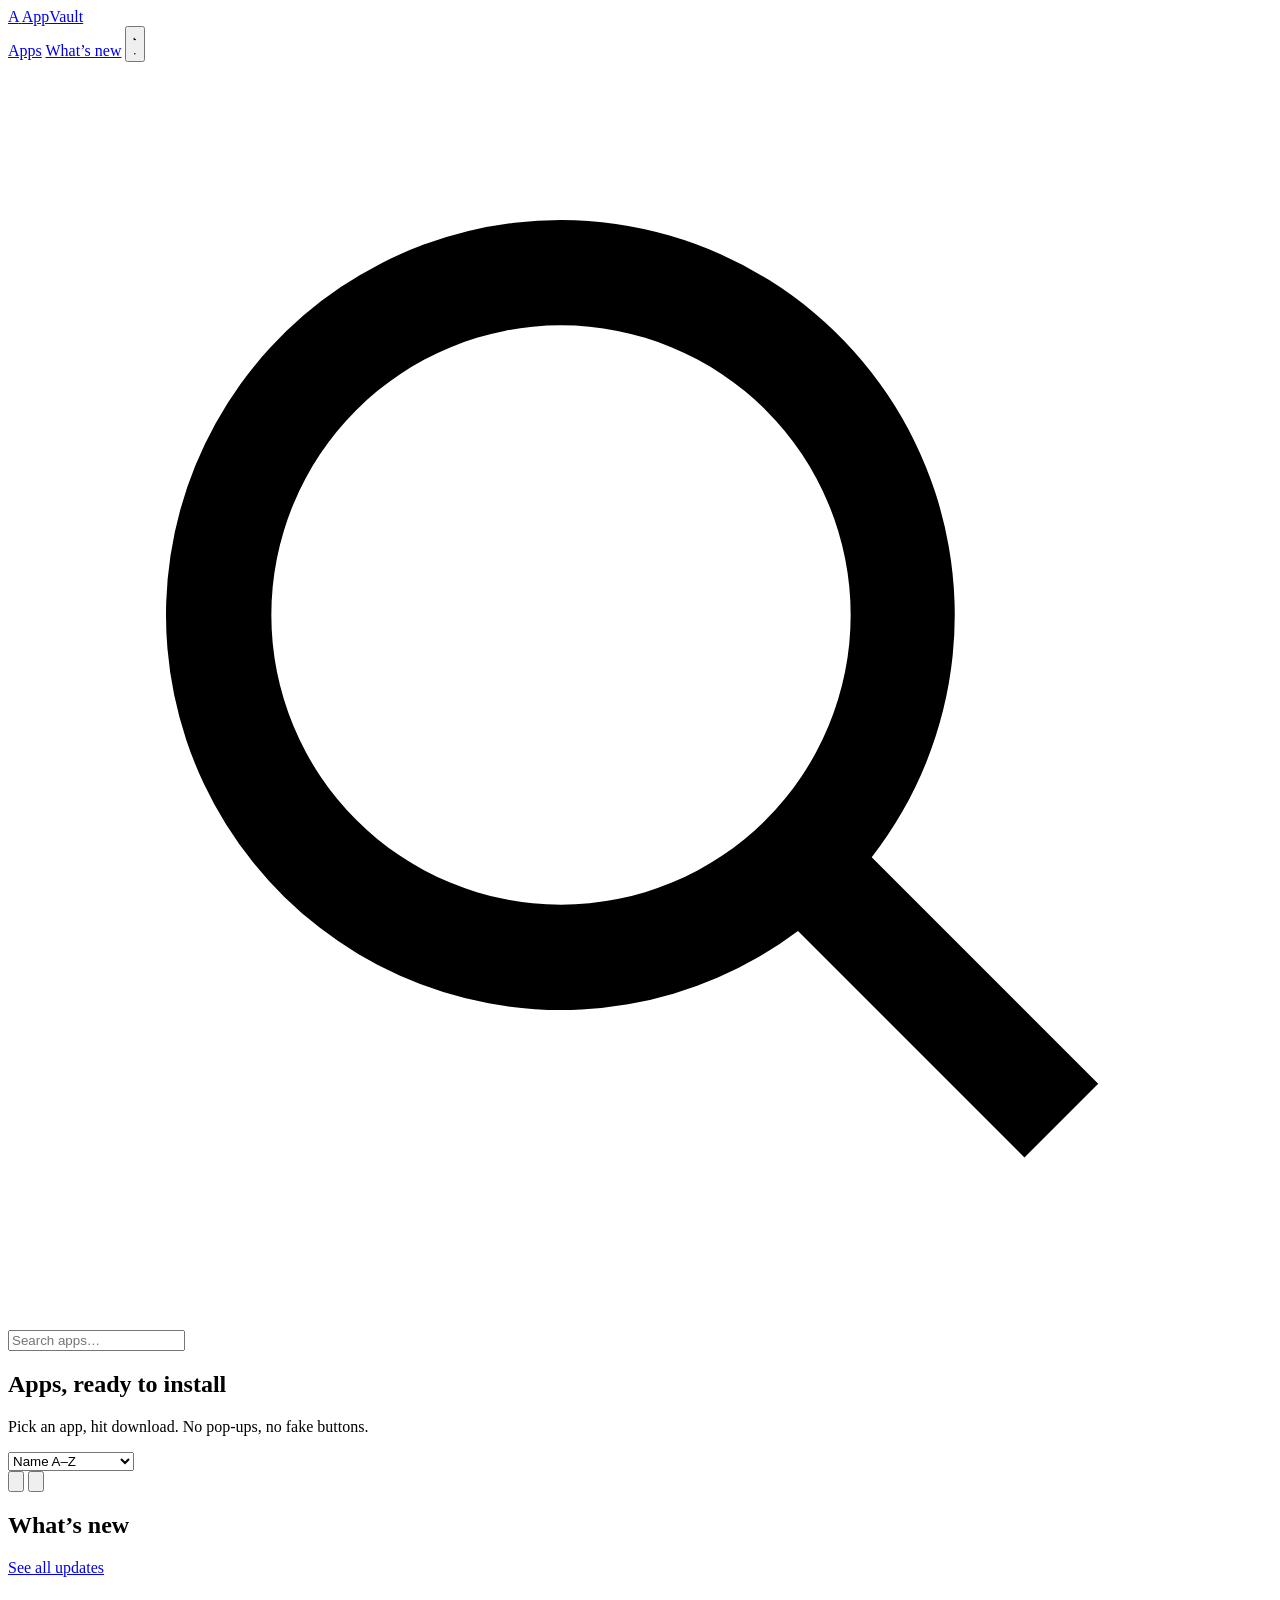
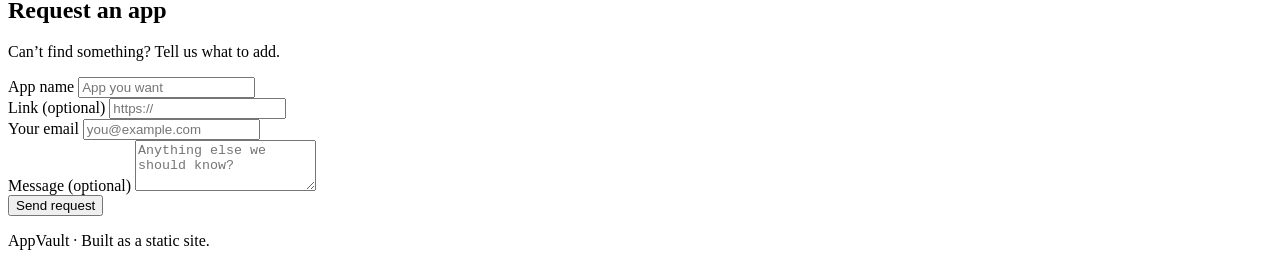
==== index.html @ d154375d "Initial site: aryanmods app directory" ====
<!doctype html>
<html lang="en" data-theme="dark">
<head>
<meta charset="utf-8">
<meta name="viewport" content="width=device-width, initial-scale=1">
<title>AppVault — App Downloads</title>
<meta name="description" content="Browse and download Android apps.">
<link rel="icon" href="assets/favicon.svg" type="image/svg+xml">
<script src="data/site.js"></script>
<script>
  (function () {
    try {
      var t = localStorage.getItem('av-theme');
      if (t) document.documentElement.dataset.theme = t;
    } catch (e) {}
  })();
</script>
<link rel="stylesheet" href="assets/style.css">
</head>
<body>

<header class="site-header">
  <div class="wrap header-inner">
    <a class="brand" href="index.html">
      <span class="brand-mark" data-site-mark>A</span>
      <span data-site-name>AppVault</span>
    </a>

    <nav class="header-nav">
      <a href="index.html">Apps</a>
      <a href="changelog.html">What&rsquo;s new</a>
      <button id="themeToggle" class="icon-btn" type="button" aria-label="Toggle light and dark theme" title="Toggle theme">
        <svg class="i-moon" viewBox="0 0 24 24" aria-hidden="true"><path d="M21 12.8A9 9 0 1 1 11.2 3a7 7 0 0 0 9.8 9.8Z"/></svg>
        <svg class="i-sun" viewBox="0 0 24 24" aria-hidden="true"><path d="M12 17a5 5 0 1 0 0-10 5 5 0 0 0 0 10Zm0-13v2m0 12v2M4 12H2m20 0h-2M5.6 5.6 4.2 4.2m15.6 15.6-1.4-1.4m0-12.8 1.4-1.4M4.2 19.8l1.4-1.4"/></svg>
      </button>
    </nav>

    <div class="search-wrap">
      <svg viewBox="0 0 24 24" aria-hidden="true"><path d="M10.5 3a7.5 7.5 0 0 1 5.9 12.1l4.3 4.3-1.4 1.4-4.3-4.3A7.5 7.5 0 1 1 10.5 3Zm0 2a5.5 5.5 0 1 0 0 11 5.5 5.5 0 0 0 0-11Z"/></svg>
      <input id="search" type="search" placeholder="Search apps…" autocomplete="off" aria-label="Search apps">
    </div>
  </div>
</header>

<main class="wrap">
  <section class="hero">
    <h1 data-site-hero-title>Apps, ready to install</h1>
    <p data-site-hero-subtitle>Pick an app, hit download. No pop-ups, no fake buttons.</p>
  </section>

  <div class="toolbar">
    <div id="chips" class="chips" role="group" aria-label="Filter by category"></div>
    <div class="toolbar-right">
      <select id="sort" class="sort" aria-label="Sort apps">
        <option value="name">Name A–Z</option>
        <option value="updated">Recently updated</option>
      </select>
      <div class="view-toggle" role="group" aria-label="Layout">
        <button type="button" class="vt-btn is-active" data-view="grid" title="Grid view" aria-label="Grid view">
          <svg viewBox="0 0 24 24" aria-hidden="true"><rect x="3" y="3" width="7" height="7" rx="1.5"/><rect x="14" y="3" width="7" height="7" rx="1.5"/><rect x="3" y="14" width="7" height="7" rx="1.5"/><rect x="14" y="14" width="7" height="7" rx="1.5"/></svg>
        </button>
        <button type="button" class="vt-btn" data-view="list" title="List view" aria-label="List view">
          <svg viewBox="0 0 24 24" aria-hidden="true"><path d="M4 6h16M4 12h16M4 18h16"/></svg>
        </button>
      </div>
    </div>
  </div>

  <p id="count" class="count"></p>
  <div id="grid" class="grid"></div>

  <div id="empty" class="empty" hidden>
    <h2>Nothing here</h2>
    <p>Try a different search or category.</p>
  </div>

  <section class="panel updates-panel">
    <div class="panel-head">
      <h2>What&rsquo;s new</h2>
      <a class="link" href="changelog.html">See all updates</a>
    </div>
    <ul id="latestUpdates" class="updates"></ul>
  </section>

  <section class="panel" id="request">
    <h2>Request an app</h2>
    <p class="muted">Can&rsquo;t find something? Tell us what to add.</p>
    <form id="requestForm" class="form-grid" novalidate>
      <div class="field">
        <label for="reqName">App name</label>
        <input id="reqName" name="name" type="text" placeholder="App you want" required>
      </div>
      <div class="field">
        <label for="reqLink">Link <span class="opt">(optional)</span></label>
        <input id="reqLink" name="link" type="url" placeholder="https://">
      </div>
      <div class="field">
        <label for="reqEmail">Your email</label>
        <input id="reqEmail" name="email" type="email" placeholder="you@example.com" required>
      </div>
      <div class="field field-wide">
        <label for="reqMessage">Message <span class="opt">(optional)</span></label>
        <textarea id="reqMessage" name="message" rows="3" placeholder="Anything else we should know?"></textarea>
      </div>
      <div class="field field-wide form-actions">
        <button class="btn btn-primary" type="submit">Send request</button>
        <span id="requestStatus" class="status" role="status"></span>
      </div>
    </form>
  </section>
</main>

<footer class="site-footer">
  <div class="wrap footer-inner">
    <p data-site-footer>AppVault · Built as a static site.</p>
    <nav id="socials" class="socials"></nav>
  </div>
</footer>

<script src="data/apps.js"></script>
<script src="data/updates.js"></script>
<script src="assets/app.js"></script>
</body>
</html>
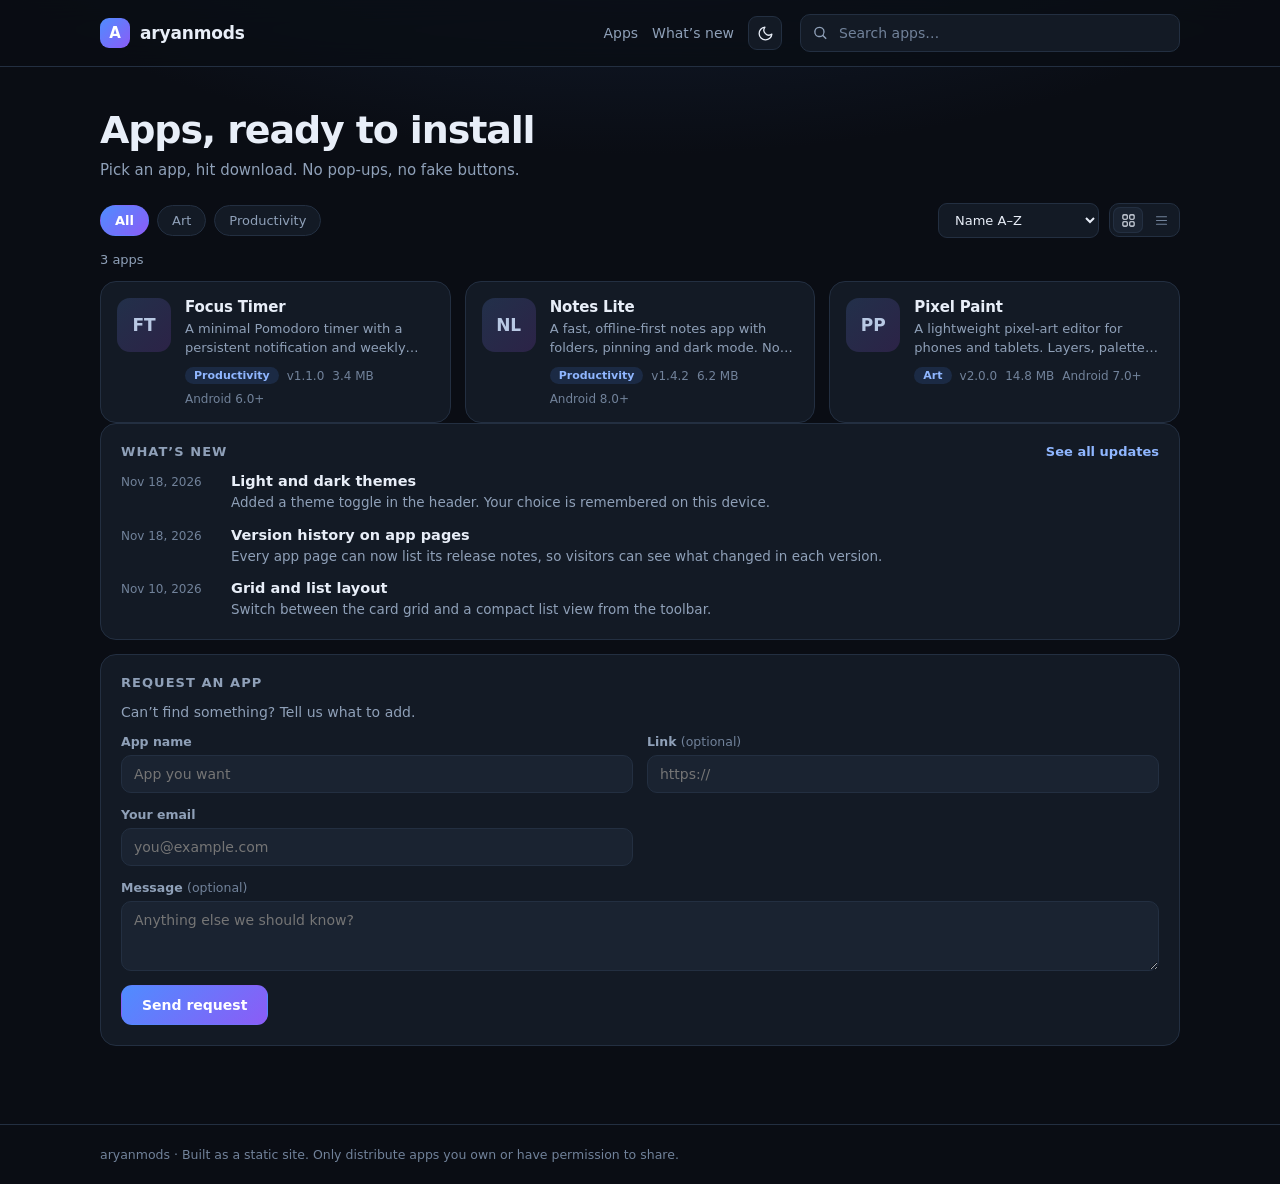
==== commit 7e9ae4e7: "branding: aryanmods in titles and fallbacks" ====
--- a/index.html
+++ b/index.html
@@ -3,8 +3,12 @@
 <head>
 <meta charset="utf-8">
 <meta name="viewport" content="width=device-width, initial-scale=1">
-<title>AppVault — App Downloads</title>
-<meta name="description" content="Browse and download Android apps.">
+<title>aryanmods — App Downloads</title>
+<meta name="description" content="Browse and download Android apps from aryanmods.">
+<meta property="og:title" content="aryanmods — App Downloads">
+<meta property="og:description" content="Browse and download Android apps from aryanmods.">
+<meta property="og:type" content="website">
+<meta name="theme-color" content="#0a0d14">
 <link rel="icon" href="assets/favicon.svg" type="image/svg+xml">
 <script src="data/site.js"></script>
 <script>
@@ -23,7 +27,7 @@
   <div class="wrap header-inner">
     <a class="brand" href="index.html">
       <span class="brand-mark" data-site-mark>A</span>
-      <span data-site-name>AppVault</span>
+      <span data-site-name>aryanmods</span>
     </a>
 
     <nav class="header-nav">
@@ -112,7 +116,7 @@
 
 <footer class="site-footer">
   <div class="wrap footer-inner">
-    <p data-site-footer>AppVault · Built as a static site.</p>
+    <p data-site-footer>aryanmods · Built as a static site.</p>
     <nav id="socials" class="socials"></nav>
   </div>
 </footer>
--- a/assets/style.css
+++ b/assets/style.css
@@ -0,0 +1,740 @@
+/* aryanmods — theme, layout and components. Dark and light both supported. */
+
+:root {
+  --bg: #0a0d14;
+  --surface: #131a25;
+  --surface-2: #1a2331;
+  --border: #232f41;
+  --text: #e8eef8;
+  --muted: #8fa0b8;
+  --dim: #71829a;
+  --pill-bg: rgba(79, 140, 255, 0.14);
+  --pill-text: #8fb6ff;
+  --icon-a: #22304a;
+  --icon-b: #2c2347;
+  --icon-text: #b9c9e4;
+  --accent: #4f8cff;
+  --accent-2: #8b5cf6;
+  --shadow: 0 10px 30px rgba(0, 0, 0, 0.35);
+  --radius: 16px;
+  --maxw: 1080px;
+}
+
+[data-theme="light"] {
+  --bg: #f4f6fb;
+  --surface: #ffffff;
+  --surface-2: #f1f4f9;
+  --border: #e1e7f0;
+  --text: #101725;
+  --muted: #5d6b80;
+  --dim: #7a879b;
+  --pill-bg: rgba(79, 140, 255, 0.12);
+  --pill-text: #2f6fe0;
+  --icon-a: #dce5f7;
+  --icon-b: #e7dcf7;
+  --icon-text: #47587c;
+  --shadow: 0 8px 24px rgba(16, 24, 40, 0.08);
+}
+
+* { box-sizing: border-box; }
+
+html, body { margin: 0; }
+
+body {
+  min-height: 100vh;
+  display: flex;
+  flex-direction: column;
+  background:
+    radial-gradient(1100px 520px at 50% -220px, #17263f 0%, transparent 72%),
+    var(--bg);
+  color: var(--text);
+  font-family: ui-sans-serif, system-ui, -apple-system, "Segoe UI", Roboto, Inter, sans-serif;
+  -webkit-font-smoothing: antialiased;
+  transition: background-color 0.2s ease, color 0.2s ease;
+}
+
+[data-theme="light"] body {
+  background:
+    radial-gradient(1100px 520px at 50% -220px, #dfe8ff 0%, transparent 72%),
+    var(--bg);
+}
+
+a { color: inherit; text-decoration: none; }
+
+.wrap {
+  width: min(var(--maxw), calc(100% - 40px));
+  margin-inline: auto;
+}
+
+/* -------------------------------- header -------------------------------- */
+
+.site-header {
+  position: sticky;
+  top: 0;
+  z-index: 20;
+  background: rgba(10, 13, 20, 0.78);
+  backdrop-filter: blur(14px);
+  border-bottom: 1px solid var(--border);
+  transition: background-color 0.2s ease, border-color 0.2s ease;
+}
+
+[data-theme="light"] .site-header {
+  background: rgba(244, 246, 251, 0.82);
+}
+
+.header-inner {
+  display: flex;
+  align-items: center;
+  gap: 18px;
+  padding: 14px 0;
+}
+
+.brand {
+  display: inline-flex;
+  align-items: center;
+  gap: 10px;
+  font-weight: 700;
+  font-size: 17px;
+  letter-spacing: -0.01em;
+  flex-shrink: 0;
+}
+
+.brand-mark {
+  display: grid;
+  place-items: center;
+  width: 30px;
+  height: 30px;
+  border-radius: 9px;
+  background: linear-gradient(135deg, var(--accent), var(--accent-2));
+  color: #fff;
+  font-size: 15px;
+  font-weight: 800;
+}
+
+.header-nav {
+  display: flex;
+  align-items: center;
+  gap: 14px;
+  margin-left: auto;
+}
+
+.header-nav a {
+  font-size: 14px;
+  color: var(--muted);
+  transition: color 0.15s;
+}
+
+.header-nav a:hover,
+.header-nav a.is-current { color: var(--text); }
+
+.icon-btn {
+  display: grid;
+  place-items: center;
+  width: 34px;
+  height: 34px;
+  border-radius: 9px;
+  border: 1px solid var(--border);
+  background: var(--surface);
+  color: var(--text);
+  cursor: pointer;
+  transition: background 0.15s, border-color 0.15s;
+}
+
+.icon-btn:hover { border-color: #3a4d69; background: var(--surface-2); }
+
+.icon-btn svg {
+  width: 17px;
+  height: 17px;
+  fill: none;
+  stroke: currentColor;
+  stroke-width: 1.8;
+  stroke-linecap: round;
+  stroke-linejoin: round;
+}
+
+.i-moon { fill: currentColor; stroke: none; }
+
+.i-sun { display: none; }
+
+[data-theme="light"] .i-moon { display: none; }
+[data-theme="light"] .i-sun { display: block; }
+
+.search-wrap {
+  position: relative;
+  flex: 1;
+  max-width: 380px;
+}
+
+.search-wrap svg {
+  position: absolute;
+  left: 12px;
+  top: 50%;
+  transform: translateY(-50%);
+  width: 17px;
+  height: 17px;
+  fill: var(--muted);
+  pointer-events: none;
+}
+
+.search-wrap input {
+  width: 100%;
+  padding: 10px 14px 10px 38px;
+  border-radius: 10px;
+  border: 1px solid var(--border);
+  background: var(--surface);
+  color: var(--text);
+  font: inherit;
+  font-size: 14px;
+  outline: none;
+  transition: border-color 0.15s, box-shadow 0.15s, background 0.2s;
+}
+
+.search-wrap input::placeholder { color: var(--dim); }
+
+.search-wrap input:focus {
+  border-color: var(--accent);
+  box-shadow: 0 0 0 3px rgba(79, 140, 255, 0.18);
+}
+
+/* --------------------------------- main --------------------------------- */
+
+main { flex: 1; padding-bottom: 64px; }
+
+.hero { padding: 42px 0 24px; }
+
+.hero h1 {
+  margin: 0 0 8px;
+  font-size: clamp(26px, 4vw, 38px);
+  letter-spacing: -0.03em;
+  line-height: 1.15;
+}
+
+.hero p {
+  margin: 0;
+  color: var(--muted);
+  font-size: 15px;
+}
+
+.toolbar {
+  display: flex;
+  align-items: center;
+  justify-content: space-between;
+  gap: 16px;
+  flex-wrap: wrap;
+  padding-bottom: 14px;
+}
+
+.toolbar-right {
+  display: flex;
+  align-items: center;
+  gap: 10px;
+}
+
+.chips {
+  display: flex;
+  gap: 8px;
+  flex-wrap: wrap;
+}
+
+.chip {
+  padding: 7px 14px;
+  border-radius: 999px;
+  border: 1px solid var(--border);
+  background: var(--surface);
+  color: var(--muted);
+  font: inherit;
+  font-size: 13px;
+  cursor: pointer;
+  transition: all 0.15s;
+}
+
+.chip:hover { color: var(--text); border-color: #33455e; }
+
+.chip.is-active {
+  background: linear-gradient(135deg, var(--accent), var(--accent-2));
+  border-color: transparent;
+  color: #fff;
+  font-weight: 600;
+}
+
+.sort {
+  padding: 8px 12px;
+  border-radius: 9px;
+  border: 1px solid var(--border);
+  background: var(--surface);
+  color: var(--text);
+  font: inherit;
+  font-size: 13px;
+  cursor: pointer;
+  outline: none;
+}
+
+.view-toggle {
+  display: inline-flex;
+  padding: 3px;
+  gap: 3px;
+  border-radius: 10px;
+  border: 1px solid var(--border);
+  background: var(--surface);
+}
+
+.vt-btn {
+  display: grid;
+  place-items: center;
+  width: 30px;
+  height: 26px;
+  border: 0;
+  border-radius: 7px;
+  background: transparent;
+  color: var(--dim);
+  cursor: pointer;
+  transition: background 0.15s, color 0.15s;
+}
+
+.vt-btn svg {
+  width: 15px;
+  height: 15px;
+  fill: none;
+  stroke: currentColor;
+  stroke-width: 1.7;
+  stroke-linecap: round;
+}
+
+.vt-btn:hover { color: var(--text); }
+
+.vt-btn.is-active {
+  background: var(--surface-2);
+  color: var(--text);
+  box-shadow: inset 0 0 0 1px var(--border);
+}
+
+.count {
+  margin: 0 0 14px;
+  font-size: 13px;
+  color: var(--muted);
+}
+
+/* --------------------------------- grid --------------------------------- */
+
+.grid {
+  display: grid;
+  grid-template-columns: repeat(auto-fill, minmax(265px, 1fr));
+  gap: 14px;
+}
+
+.card {
+  position: relative;
+  display: flex;
+  gap: 14px;
+  padding: 16px;
+  border-radius: var(--radius);
+  border: 1px solid var(--border);
+  background: var(--surface);
+  transition: transform 0.16s, border-color 0.16s, background 0.16s;
+}
+
+.card:hover {
+  transform: translateY(-2px);
+  border-color: #34496a;
+  background: var(--surface-2);
+}
+
+.card-body { min-width: 0; display: flex; flex-direction: column; gap: 4px; }
+
+.card h3 {
+  margin: 0;
+  font-size: 15px;
+  font-weight: 650;
+  letter-spacing: -0.01em;
+  white-space: nowrap;
+  overflow: hidden;
+  text-overflow: ellipsis;
+}
+
+.card p {
+  margin: 0;
+  font-size: 13px;
+  line-height: 1.45;
+  color: var(--muted);
+  display: -webkit-box;
+  -webkit-line-clamp: 2;
+  -webkit-box-orient: vertical;
+  overflow: hidden;
+}
+
+.card-cta {
+  position: absolute;
+  right: 14px;
+  top: 14px;
+  padding: 3px 10px;
+  border-radius: 999px;
+  font-size: 11px;
+  font-weight: 700;
+  color: var(--pill-text);
+  background: var(--pill-bg);
+  opacity: 0;
+  transform: translateY(-3px);
+  transition: opacity 0.15s, transform 0.15s;
+}
+
+.card:hover .card-cta { opacity: 1; transform: translateY(0); }
+
+.list-view .grid { grid-template-columns: 1fr; }
+
+.list-view .card { align-items: center; }
+
+.list-view .card p { -webkit-line-clamp: 1; }
+
+.list-view .icon { width: 44px; height: 44px; border-radius: 11px; font-size: 15px; }
+
+.list-view .card-cta { position: static; opacity: 1; transform: none; align-self: center; margin-left: auto; }
+
+.meta {
+  display: flex;
+  align-items: center;
+  gap: 8px;
+  flex-wrap: wrap;
+  margin-top: 6px;
+}
+
+.pill {
+  padding: 2px 9px;
+  border-radius: 999px;
+  background: var(--pill-bg);
+  color: var(--pill-text);
+  font-size: 11px;
+  font-weight: 600;
+}
+
+.meta-item { font-size: 12px; color: var(--dim); }
+
+/* --------------------------------- icons -------------------------------- */
+
+.icon {
+  position: relative;
+  flex-shrink: 0;
+  width: 54px;
+  height: 54px;
+  border-radius: 13px;
+  overflow: hidden;
+  display: grid;
+  place-items: center;
+  background: linear-gradient(135deg, var(--icon-a), var(--icon-b));
+  color: var(--icon-text);
+  font-size: 17px;
+  font-weight: 700;
+}
+
+.icon img {
+  position: absolute;
+  inset: 0;
+  width: 100%;
+  height: 100%;
+  object-fit: cover;
+}
+
+.icon-lg {
+  width: 84px;
+  height: 84px;
+  border-radius: 19px;
+  font-size: 26px;
+}
+
+/* -------------------------------- detail -------------------------------- */
+
+.detail { padding: 32px 0 0; }
+
+.back {
+  display: inline-block;
+  font-size: 14px;
+  color: var(--muted);
+  margin-bottom: 24px;
+  transition: color 0.15s;
+}
+.back:hover { color: var(--text); }
+
+.detail-head {
+  display: flex;
+  gap: 20px;
+  align-items: center;
+}
+
+.detail-title h1 {
+  margin: 0 0 8px;
+  font-size: clamp(23px, 3.4vw, 31px);
+  letter-spacing: -0.025em;
+  line-height: 1.15;
+}
+
+.lede {
+  margin: 22px 0 26px;
+  font-size: 15px;
+  line-height: 1.65;
+  color: var(--muted);
+  max-width: 70ch;
+}
+
+.panel {
+  border: 1px solid var(--border);
+  background: var(--surface);
+  border-radius: var(--radius);
+  padding: 20px;
+  margin-bottom: 14px;
+}
+
+.panel h2 {
+  margin: 0 0 14px;
+  font-size: 13px;
+  font-weight: 700;
+  text-transform: uppercase;
+  letter-spacing: 0.08em;
+  color: var(--muted);
+}
+
+.panel-head {
+  display: flex;
+  align-items: center;
+  justify-content: space-between;
+  gap: 12px;
+  margin-bottom: 14px;
+}
+
+.panel-head h2 { margin: 0; }
+
+.link {
+  font-size: 13px;
+  color: var(--pill-text);
+  font-weight: 600;
+}
+.link:hover { text-decoration: underline; }
+
+.downloads { display: flex; gap: 10px; flex-wrap: wrap; }
+
+.btn {
+  display: inline-flex;
+  align-items: center;
+  justify-content: center;
+  gap: 8px;
+  padding: 11px 20px;
+  border-radius: 11px;
+  border: 1px solid var(--border);
+  background: var(--surface-2);
+  color: var(--text);
+  font: inherit;
+  font-size: 14px;
+  font-weight: 600;
+  cursor: pointer;
+  transition: transform 0.15s, filter 0.15s;
+}
+
+.btn:hover { transform: translateY(-1px); filter: brightness(1.08); }
+
+.btn-primary {
+  border-color: transparent;
+  background: linear-gradient(135deg, var(--accent), var(--accent-2));
+  color: #fff;
+}
+
+.fineprint {
+  margin: 14px 0 0;
+  font-size: 12px;
+  color: var(--dim);
+}
+
+.muted { color: var(--muted); font-size: 14px; }
+
+.shots {
+  display: grid;
+  grid-template-columns: repeat(auto-fill, minmax(160px, 1fr));
+  gap: 10px;
+}
+
+.shots img {
+  width: 100%;
+  border-radius: 10px;
+  border: 1px solid var(--border);
+  display: block;
+}
+
+/* ----------------------------- version history -------------------------- */
+
+.releases { list-style: none; margin: 0; padding: 0; }
+
+.releases li {
+  padding: 12px 0;
+  border-top: 1px solid var(--border);
+}
+
+.releases li:first-child { border-top: 0; padding-top: 0; }
+
+.release-head {
+  display: flex;
+  align-items: baseline;
+  gap: 10px;
+  font-size: 13px;
+}
+
+.release-head strong { font-size: 14px; }
+
+.release-head span { color: var(--dim); font-size: 12px; }
+
+.releases p {
+  margin: 4px 0 0;
+  font-size: 13.5px;
+  line-height: 1.5;
+  color: var(--muted);
+}
+
+/* -------------------------------- updates ------------------------------- */
+
+.updates {
+  list-style: none;
+  margin: 0;
+  padding: 0;
+  display: flex;
+  flex-direction: column;
+  gap: 14px;
+}
+
+.update {
+  display: flex;
+  gap: 14px;
+  align-items: flex-start;
+}
+
+.update-date {
+  flex-shrink: 0;
+  width: 96px;
+  font-size: 12px;
+  color: var(--dim);
+  padding-top: 2px;
+}
+
+.update h3 {
+  margin: 0 0 3px;
+  font-size: 14.5px;
+  font-weight: 650;
+}
+
+.update p {
+  margin: 0;
+  font-size: 13.5px;
+  line-height: 1.5;
+  color: var(--muted);
+}
+
+.updates-full { gap: 20px; margin-bottom: 18px; }
+
+.updates-full .update {
+  padding: 16px;
+  border: 1px solid var(--border);
+  border-radius: var(--radius);
+  background: var(--surface);
+}
+
+/* ------------------------------ request form ---------------------------- */
+
+.form-grid {
+  display: grid;
+  grid-template-columns: 1fr 1fr;
+  gap: 14px;
+  margin-top: 14px;
+}
+
+.field { display: flex; flex-direction: column; gap: 6px; }
+
+.field-wide { grid-column: 1 / -1; }
+
+.field label {
+  font-size: 12.5px;
+  font-weight: 600;
+  color: var(--muted);
+}
+
+.opt { font-weight: 400; color: var(--dim); }
+
+.field input,
+.field textarea {
+  padding: 10px 12px;
+  border-radius: 10px;
+  border: 1px solid var(--border);
+  background: var(--surface-2);
+  color: var(--text);
+  font: inherit;
+  font-size: 14px;
+  outline: none;
+  resize: vertical;
+  transition: border-color 0.15s, box-shadow 0.15s;
+}
+
+.field input:focus,
+.field textarea:focus {
+  border-color: var(--accent);
+  box-shadow: 0 0 0 3px rgba(79, 140, 255, 0.18);
+}
+
+.form-actions {
+  flex-direction: row;
+  align-items: center;
+  gap: 14px;
+  flex-wrap: wrap;
+}
+
+.status { font-size: 13px; color: var(--muted); }
+
+.status.is-error { color: #ff7a7a; }
+
+/* --------------------------------- empty -------------------------------- */
+
+.empty {
+  text-align: center;
+  padding: 70px 20px;
+  color: var(--muted);
+}
+
+.empty h2 { margin: 0 0 6px; color: var(--text); font-size: 19px; }
+.empty p { margin: 0 0 20px; font-size: 14px; }
+
+/* -------------------------------- footer -------------------------------- */
+
+.site-footer {
+  border-top: 1px solid var(--border);
+  padding: 22px 0;
+}
+
+.footer-inner {
+  display: flex;
+  align-items: center;
+  justify-content: space-between;
+  gap: 16px;
+  flex-wrap: wrap;
+}
+
+.site-footer p {
+  margin: 0;
+  font-size: 12.5px;
+  color: var(--dim);
+}
+
+.socials { display: flex; gap: 14px; }
+
+.socials a {
+  font-size: 12.5px;
+  color: var(--muted);
+}
+.socials a:hover { color: var(--text); }
+
+/* -------------------------------- mobile -------------------------------- */
+
+@media (max-width: 720px) {
+  .header-inner { gap: 12px; flex-wrap: wrap; }
+  .header-nav { order: 2; margin-left: auto; }
+  .search-wrap { order: 3; max-width: none; flex-basis: 100%; }
+  .hero { padding: 26px 0 18px; }
+  .detail-head { align-items: flex-start; gap: 15px; }
+  .icon-lg { width: 64px; height: 64px; border-radius: 15px; font-size: 21px; }
+  .grid { grid-template-columns: 1fr; }
+  .form-grid { grid-template-columns: 1fr; }
+  .update { flex-direction: column; gap: 4px; }
+  .update-date { width: auto; }
+}
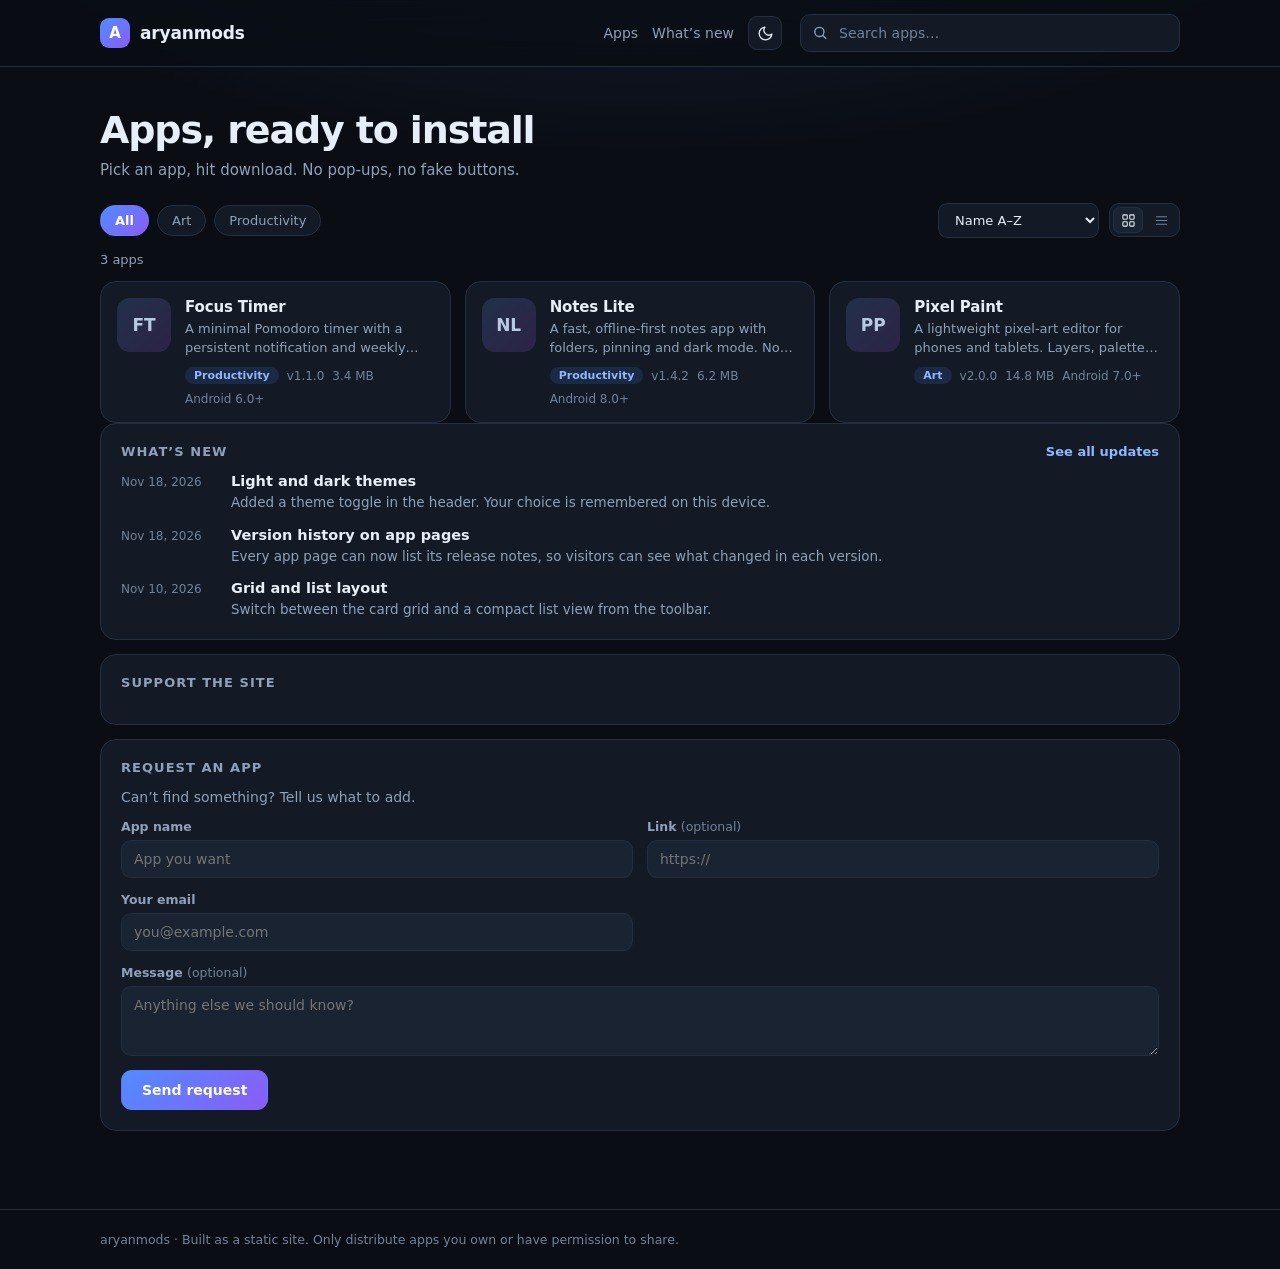
==== commit b45096b4: "Add files via upload" ====
--- a/index.html
+++ b/index.html
@@ -86,6 +86,16 @@
     <ul id="latestUpdates" class="updates"></ul>
   </section>
 
+  <section class="panel" id="support">
+    <div class="panel-head">
+      <h2>Support the site</h2>
+      <span class="pill" id="offerBadge" hidden>Affiliate</span>
+    </div>
+    <div id="supportButtons" class="downloads"></div>
+    <div id="offerGrid" class="offers"></div>
+    <p id="offerDisclosure" class="fineprint" hidden></p>
+  </section>
+
   <section class="panel" id="request">
     <h2>Request an app</h2>
     <p class="muted">Can&rsquo;t find something? Tell us what to add.</p>
@@ -123,6 +133,7 @@
 
 <script src="data/apps.js"></script>
 <script src="data/updates.js"></script>
+<script src="data/affiliates.js"></script>
 <script src="assets/app.js"></script>
 </body>
 </html>
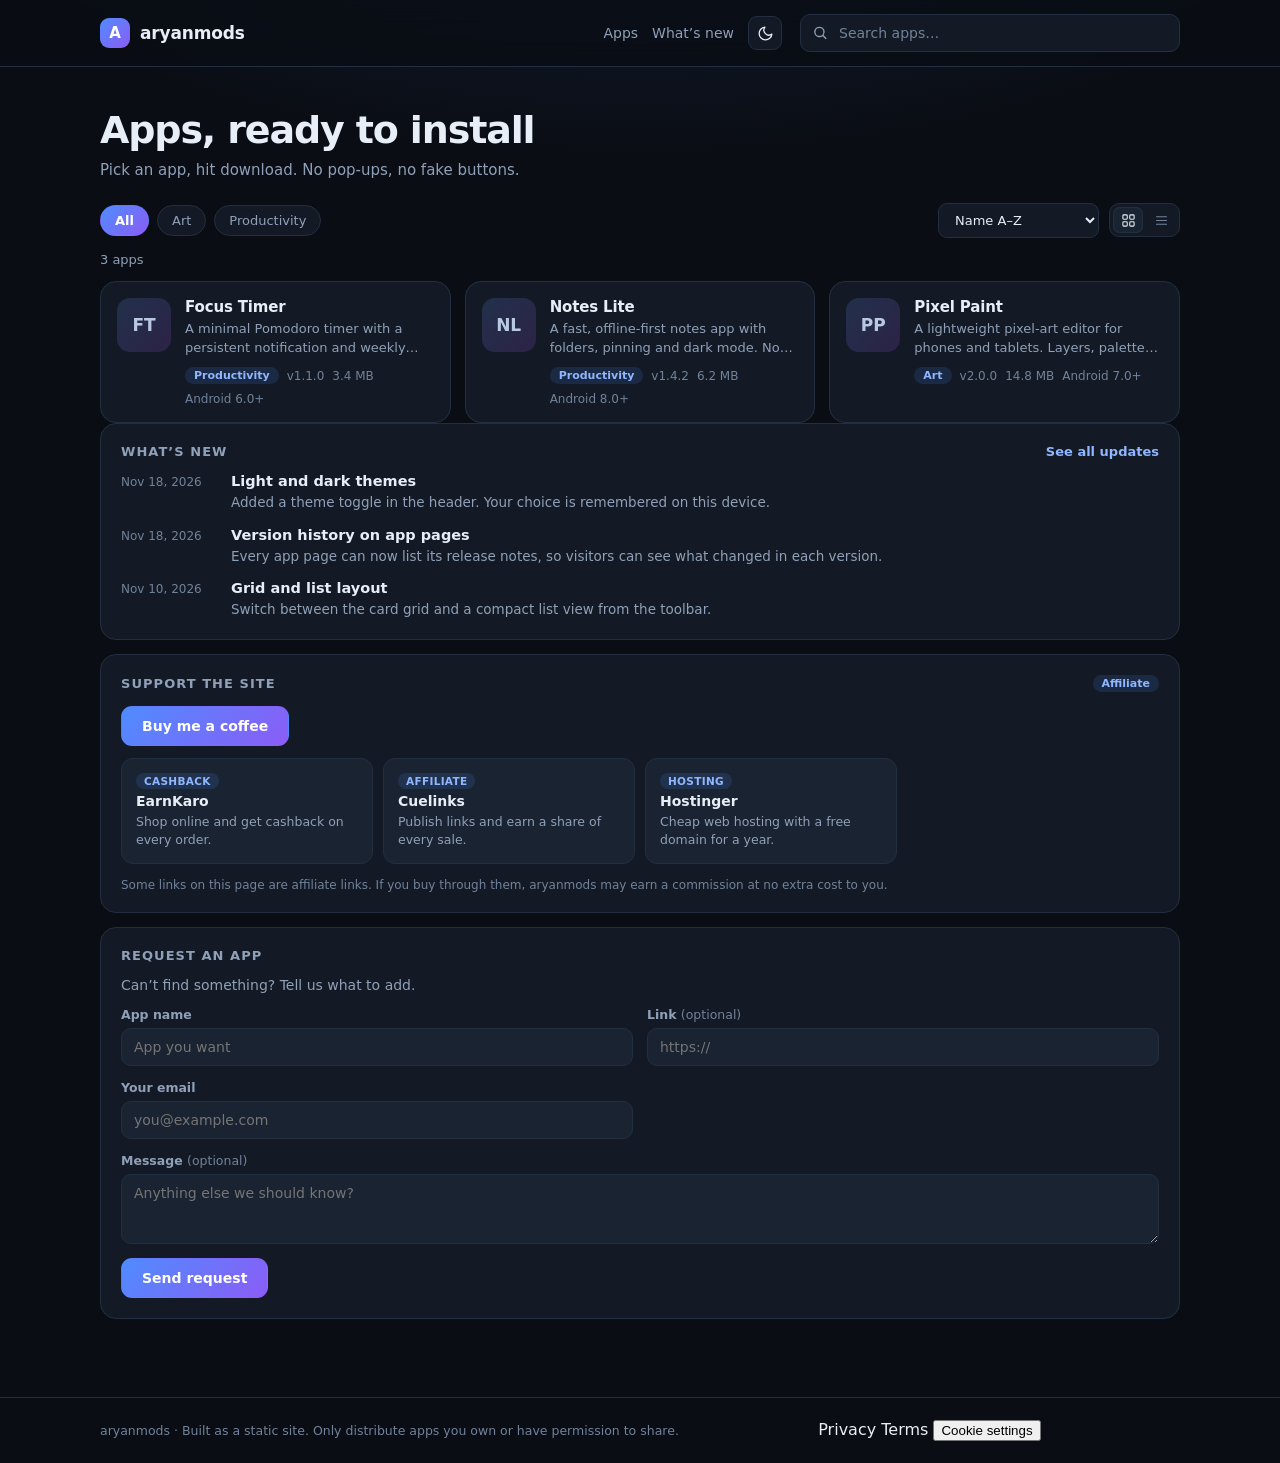
==== commit 211021a7: "Add files via upload" ====
--- a/index.html
+++ b/index.html
@@ -86,6 +86,11 @@
     <ul id="latestUpdates" class="updates"></ul>
   </section>
 
+  <aside class="ad-slot" data-ad-slot="homeFeed" aria-label="Advertisement" hidden>
+    <span class="ad-label">Advertisement</span>
+    <div class="ad-body"></div>
+  </aside>
+
   <section class="panel" id="support">
     <div class="panel-head">
       <h2>Support the site</h2>
@@ -127,6 +132,11 @@
 <footer class="site-footer">
   <div class="wrap footer-inner">
     <p data-site-footer>aryanmods · Built as a static site.</p>
+    <nav class="footer-links">
+      <a href="privacy.html">Privacy</a>
+      <a href="terms.html">Terms</a>
+      <button type="button" data-cookie-settings>Cookie settings</button>
+    </nav>
     <nav id="socials" class="socials"></nav>
   </div>
 </footer>
@@ -134,6 +144,9 @@
 <script src="data/apps.js"></script>
 <script src="data/updates.js"></script>
 <script src="data/affiliates.js"></script>
+<script src="data/ads.config.js"></script>
+<script src="assets/consent.js"></script>
+<script src="assets/ads.js"></script>
 <script src="assets/app.js"></script>
 </body>
 </html>
--- a/assets/style.css
+++ b/assets/style.css
@@ -632,6 +632,44 @@
   background: var(--surface);
 }
 
+/* ------------------------------ offers ---------------------------------- */
+
+.offers {
+  display: grid;
+  grid-template-columns: repeat(auto-fill, minmax(200px, 1fr));
+  gap: 10px;
+  margin-top: 12px;
+}
+
+.offer {
+  display: flex;
+  flex-direction: column;
+  gap: 4px;
+  padding: 14px;
+  border: 1px solid var(--border);
+  border-radius: 12px;
+  background: var(--surface-2);
+  transition: border-color 0.15s, transform 0.15s;
+}
+
+.offer:hover { border-color: #34496a; transform: translateY(-1px); }
+
+.offer-tag {
+  align-self: flex-start;
+  padding: 2px 8px;
+  border-radius: 999px;
+  background: var(--pill-bg);
+  color: var(--pill-text);
+  font-size: 10.5px;
+  font-weight: 700;
+  letter-spacing: 0.03em;
+  text-transform: uppercase;
+}
+
+.offer strong { font-size: 14px; font-weight: 650; }
+
+.offer-note { font-size: 12.5px; line-height: 1.45; color: var(--muted); }
+
 /* ------------------------------ request form ---------------------------- */
 
 .form-grid {
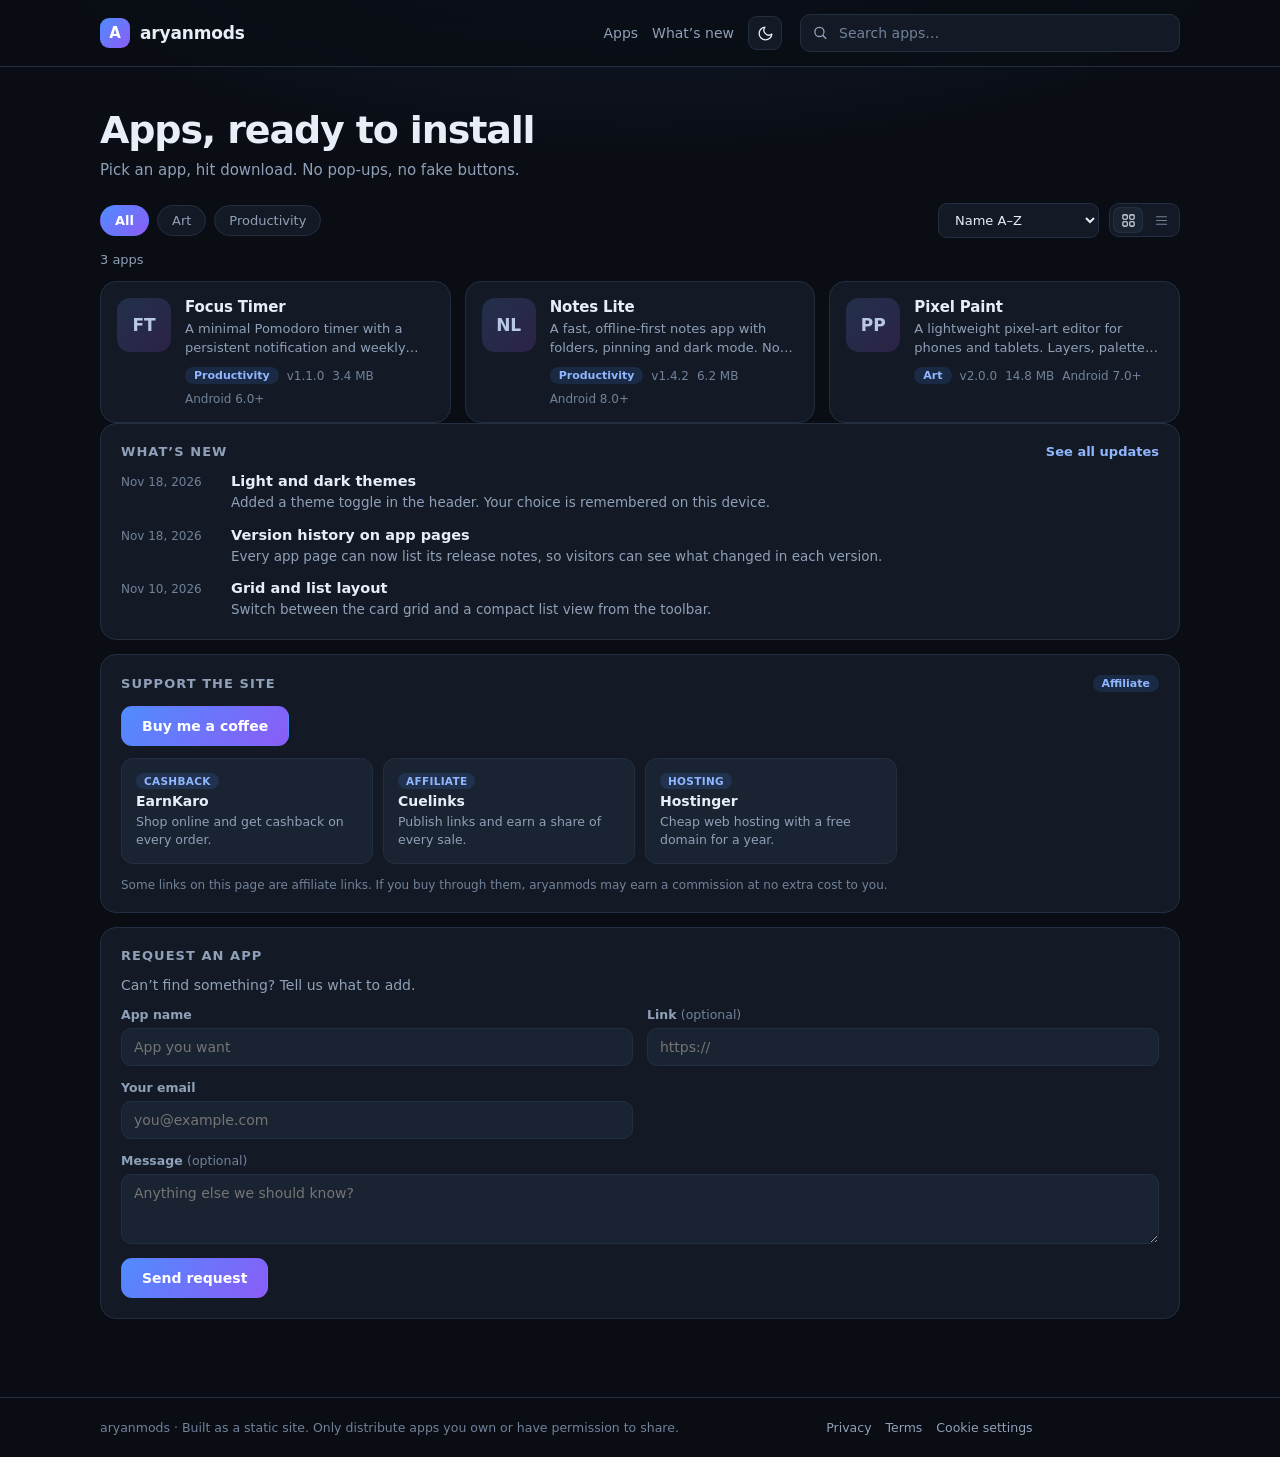
==== commit 1a7a623c: "Add files via upload" ====
--- a/index.html
+++ b/index.html
@@ -86,6 +86,15 @@
     <ul id="latestUpdates" class="updates"></ul>
   </section>
 
+  <section class="panel" id="deals" hidden>
+    <div class="panel-head">
+      <h2 id="dealsTitle">Deals</h2>
+      <span class="pill">Affiliate</span>
+    </div>
+    <div id="dealsGrid" class="deals"></div>
+    <p id="dealsDisclosure" class="fineprint" hidden></p>
+  </section>
+
   <aside class="ad-slot" data-ad-slot="homeFeed" aria-label="Advertisement" hidden>
     <span class="ad-label">Advertisement</span>
     <div class="ad-body"></div>
@@ -144,6 +153,7 @@
 <script src="data/apps.js"></script>
 <script src="data/updates.js"></script>
 <script src="data/affiliates.js"></script>
+<script src="data/deals.js"></script>
 <script src="data/ads.config.js"></script>
 <script src="assets/consent.js"></script>
 <script src="assets/ads.js"></script>
--- a/assets/style.css
+++ b/assets/style.css
@@ -762,9 +762,171 @@
 }
 .socials a:hover { color: var(--text); }
 
+/* ------------------------------ advertising ----------------------------- */
+
+.ad-slot { margin: 20px 0; }
+
+.ad-label {
+  display: block;
+  font-size: 10.5px;
+  font-weight: 600;
+  letter-spacing: 0.08em;
+  text-transform: uppercase;
+  color: var(--dim);
+  margin-bottom: 7px;
+}
+
+.ad-body {
+  display: flex;
+  align-items: center;
+  justify-content: center;
+  min-height: 90px;
+}
+
+.ad-slot.is-preview .ad-body {
+  min-height: 110px;
+  border: 1px dashed var(--border);
+  border-radius: 12px;
+  background: var(--surface-2);
+}
+
+.ad-ph { font-size: 12.5px; color: var(--dim); }
+
+/* ----------------------------- consent bar ------------------------------ */
+
+.cookie-bar {
+  position: fixed;
+  left: 50%;
+  bottom: 16px;
+  transform: translateX(-50%);
+  width: min(760px, calc(100% - 32px));
+  display: flex;
+  align-items: center;
+  justify-content: space-between;
+  gap: 18px;
+  padding: 15px 17px;
+  border: 1px solid var(--border);
+  border-radius: 14px;
+  background: var(--surface);
+  box-shadow: var(--shadow);
+  z-index: 60;
+}
+
+.cookie-bar[hidden] { display: none; }
+
+.cookie-text strong { font-size: 13.5px; }
+
+.cookie-text p {
+  margin: 5px 0 0;
+  max-width: 470px;
+  font-size: 12.5px;
+  line-height: 1.55;
+  color: var(--muted);
+}
+
+.cookie-text a { color: var(--accent); text-decoration: underline; }
+
+.cookie-actions { display: flex; gap: 8px; flex-shrink: 0; }
+
+.cookie-actions .btn { padding: 9px 15px; font-size: 13px; }
+
+/* -------------------------------- policy -------------------------------- */
+
+.policy {
+  max-width: 760px;
+  margin: 34px auto 0;
+}
+
+.policy h1 {
+  font-size: 30px;
+  letter-spacing: -0.02em;
+  margin: 0 0 6px;
+}
+
+.policy-date { margin: 0 0 26px; font-size: 12.5px; color: var(--dim); }
+
+.policy h2 {
+  font-size: 16.5px;
+  margin: 30px 0 8px;
+}
+
+.policy p,
+.policy li {
+  font-size: 14px;
+  line-height: 1.65;
+  color: var(--muted);
+}
+
+.policy p { margin: 0 0 12px; }
+.policy ul { margin: 0 0 14px; padding-left: 20px; }
+.policy li { margin-bottom: 6px; }
+
+.policy strong { color: var(--text); font-weight: 650; }
+
+.policy a {
+  color: var(--accent);
+  text-decoration: underline;
+  text-underline-offset: 2px;
+}
+
+.policy code {
+  padding: 1px 5px;
+  border-radius: 5px;
+  background: var(--surface-2);
+  border: 1px solid var(--border);
+  font-size: 12.5px;
+}
+
+.link-btn {
+  padding: 0;
+  border: 0;
+  background: none;
+  color: var(--accent);
+  font: inherit;
+  font-size: inherit;
+  text-decoration: underline;
+  text-underline-offset: 2px;
+  cursor: pointer;
+}
+
+.policy-nav {
+  display: flex;
+  gap: 18px;
+  justify-content: center;
+  margin: 34px 0 10px;
+}
+
+/* ----------------------------- footer links ----------------------------- */
+
+.footer-links {
+  display: flex;
+  gap: 14px;
+  align-items: center;
+  flex-wrap: wrap;
+}
+
+.footer-links a,
+.footer-links button {
+  padding: 0;
+  border: 0;
+  background: none;
+  font: inherit;
+  font-size: 12.5px;
+  color: var(--muted);
+  cursor: pointer;
+}
+
+.footer-links a:hover,
+.footer-links button:hover { color: var(--text); text-decoration: underline; }
+
 /* -------------------------------- mobile -------------------------------- */
 
 @media (max-width: 720px) {
+  .cookie-bar { flex-direction: column; align-items: stretch; gap: 12px; bottom: 10px; }
+  .cookie-actions { justify-content: flex-end; }
+  .policy { margin-top: 22px; }
+  .policy h1 { font-size: 25px; }
+  .footer-inner { gap: 10px; }
   .header-inner { gap: 12px; flex-wrap: wrap; }
   .header-nav { order: 2; margin-left: auto; }
   .search-wrap { order: 3; max-width: none; flex-basis: 100%; }
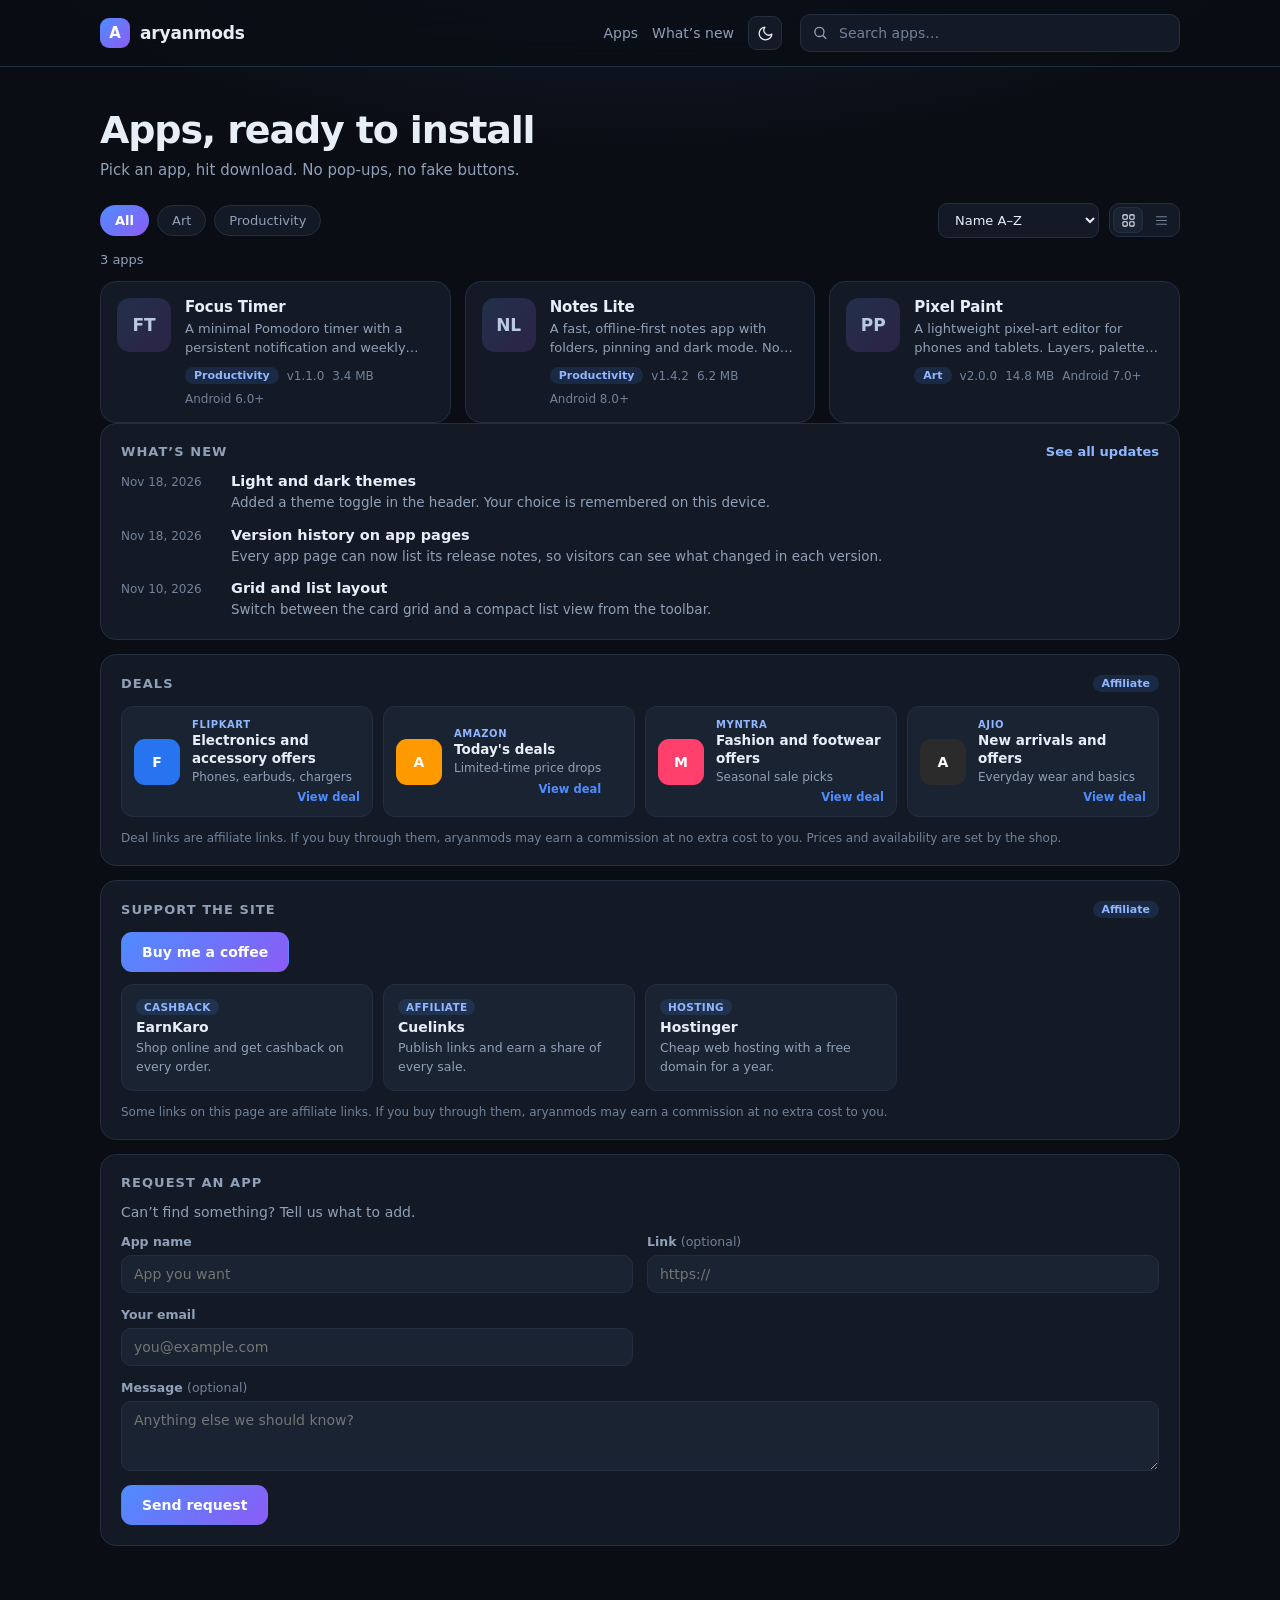
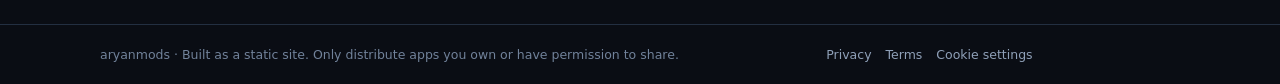
==== commit ed4a9468: "Add files via upload" ====
--- a/index.html
+++ b/index.html
@@ -95,6 +95,17 @@
     <p id="dealsDisclosure" class="fineprint" hidden></p>
   </section>
 
+  <section class="panel" id="telegram" hidden>
+    <div class="panel-head">
+      <h2>New apps on Telegram</h2>
+      <span class="pill">Channel</span>
+    </div>
+    <p class="muted">Releases are posted to the channel first. No spam, no re-uploads.</p>
+    <p class="tg-actions">
+      <a class="btn btn-primary" data-telegram-link href="#" target="_blank" rel="noopener noreferrer">Join on Telegram</a>
+    </p>
+  </section>
+
   <aside class="ad-slot" data-ad-slot="homeFeed" aria-label="Advertisement" hidden>
     <span class="ad-label">Advertisement</span>
     <div class="ad-body"></div>
--- a/assets/style.css
+++ b/assets/style.css
@@ -670,6 +670,109 @@
 
 .offer-note { font-size: 12.5px; line-height: 1.45; color: var(--muted); }
 
+/* ------------------------------- deals ---------------------------------- */
+
+.deals {
+  display: grid;
+  grid-template-columns: repeat(auto-fill, minmax(240px, 1fr));
+  gap: 10px;
+  margin-top: 12px;
+}
+
+.deal {
+  display: flex;
+  align-items: center;
+  gap: 12px;
+  padding: 12px;
+  border: 1px solid var(--border);
+  border-radius: 12px;
+  background: var(--surface-2);
+  transition: border-color 0.15s, transform 0.15s;
+}
+
+.deal:hover { border-color: #34496a; transform: translateY(-1px); }
+
+.deal-mark,
+.deal img {
+  flex-shrink: 0;
+  width: 46px;
+  height: 46px;
+  border-radius: 11px;
+  display: flex;
+  align-items: center;
+  justify-content: center;
+  font-size: 14px;
+  font-weight: 700;
+  color: #fff;
+  object-fit: cover;
+}
+
+.deal-body {
+  display: flex;
+  flex-direction: column;
+  gap: 2px;
+  min-width: 0;
+}
+
+.deal-tag {
+  align-self: flex-start;
+  font-size: 10px;
+  font-weight: 700;
+  letter-spacing: 0.06em;
+  text-transform: uppercase;
+  color: var(--pill-text);
+}
+
+.deal strong {
+  font-size: 13.5px;
+  font-weight: 650;
+  line-height: 1.3;
+}
+
+.deal-note {
+  font-size: 12px;
+  color: var(--muted);
+  line-height: 1.35;
+}
+
+.deal-foot {
+  display: flex;
+  align-items: baseline;
+  gap: 7px;
+  margin-top: 3px;
+}
+
+.deal-price { font-size: 13px; font-weight: 700; color: var(--text); }
+
+.deal-was {
+  font-size: 11.5px;
+  color: var(--dim);
+  text-decoration: line-through;
+}
+
+.deal-cta {
+  margin-left: auto;
+  font-size: 11.5px;
+  font-weight: 650;
+  color: var(--accent);
+}
+
+/* ------------------------------ telegram -------------------------------- */
+
+.tg-actions { margin: 14px 0 0; }
+
+.tg-hint {
+  margin: 18px 0 4px;
+  font-size: 13px;
+  color: var(--muted);
+}
+
+.tg-hint a {
+  color: var(--accent);
+  text-decoration: underline;
+  text-underline-offset: 2px;
+}
+
 /* ------------------------------ request form ---------------------------- */
 
 .form-grid {
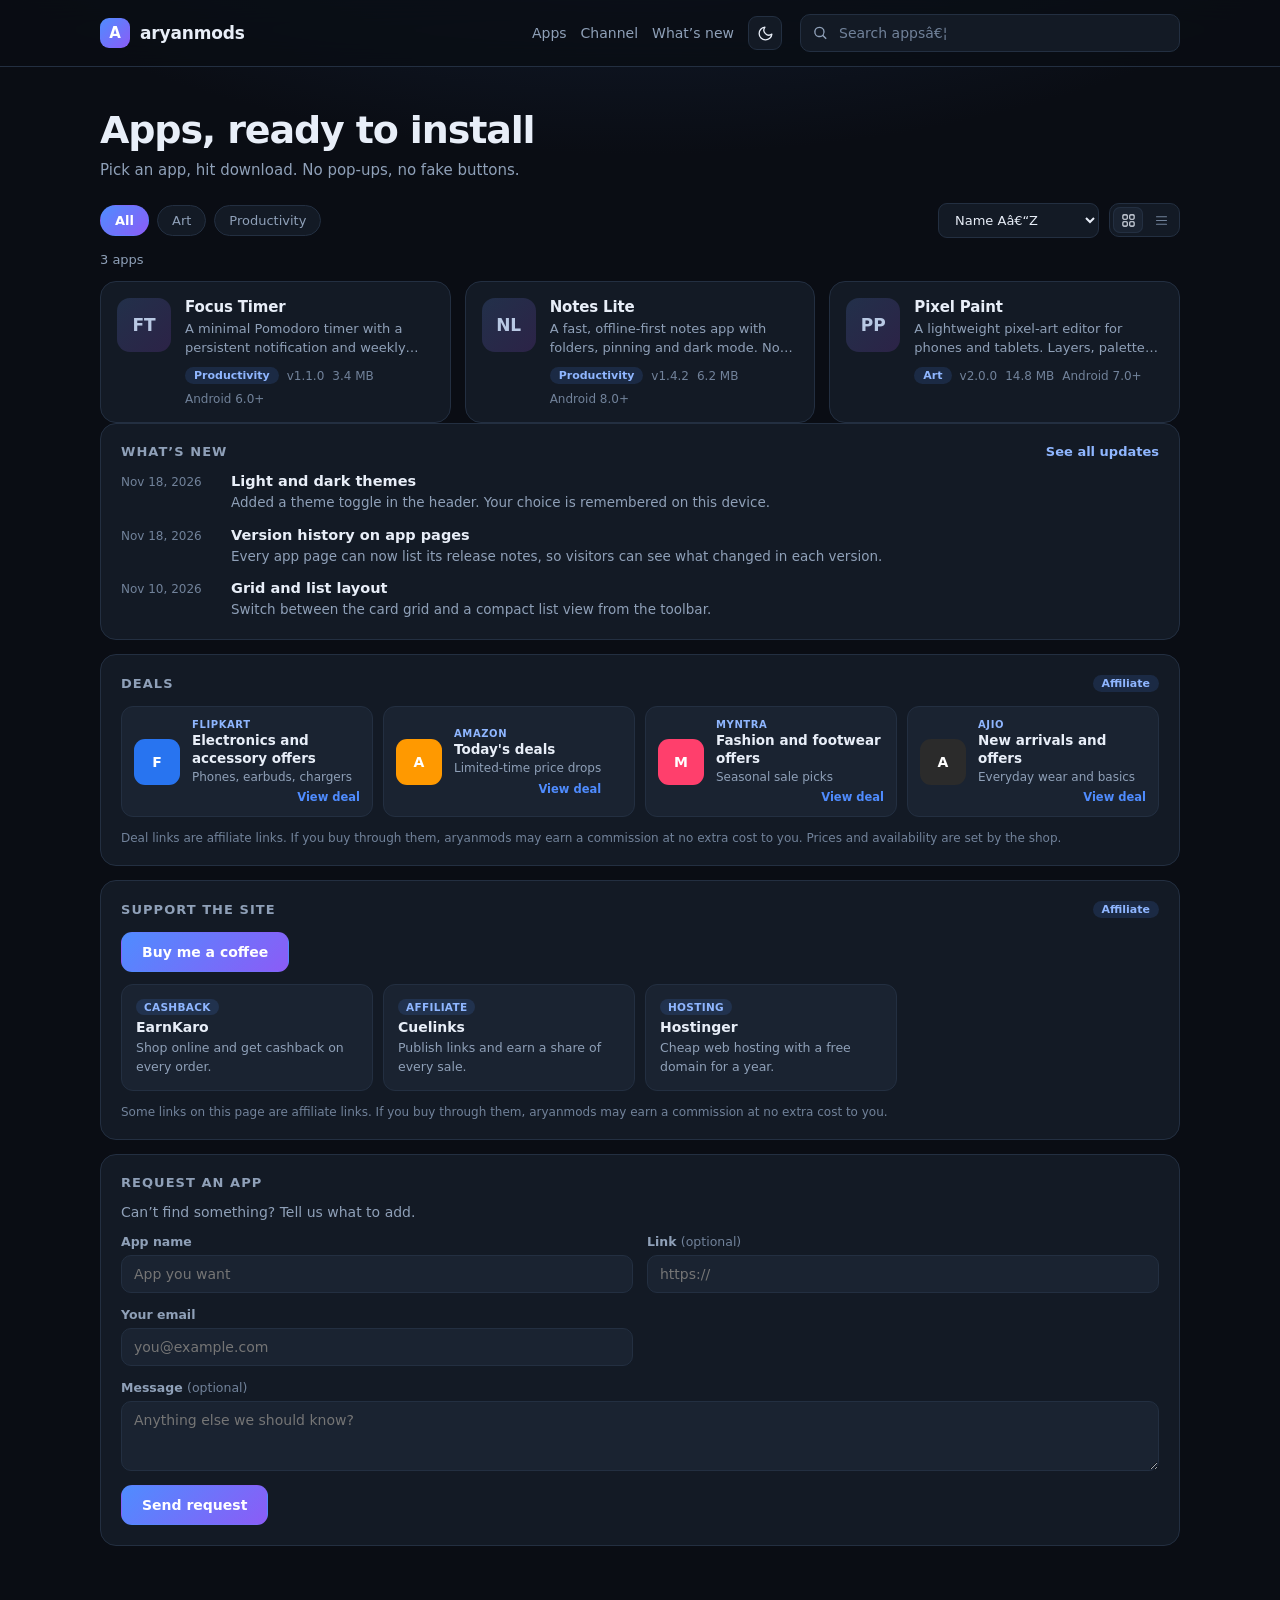
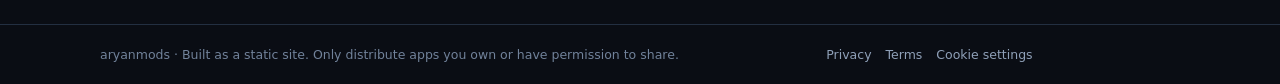
==== commit 899f4654: "Add files via upload" ====
--- a/index.html
+++ b/index.html
@@ -3,9 +3,9 @@
 <head>
 <meta charset="utf-8">
 <meta name="viewport" content="width=device-width, initial-scale=1">
-<title>aryanmods — App Downloads</title>
+<title>aryanmods â€” App Downloads</title>
 <meta name="description" content="Browse and download Android apps from aryanmods.">
-<meta property="og:title" content="aryanmods — App Downloads">
+<meta property="og:title" content="aryanmods â€” App Downloads">
 <meta property="og:description" content="Browse and download Android apps from aryanmods.">
 <meta property="og:type" content="website">
 <meta name="theme-color" content="#0a0d14">
@@ -32,6 +32,7 @@
 
     <nav class="header-nav">
       <a href="index.html">Apps</a>
+      <a href="channel.html">Channel</a>
       <a href="changelog.html">What&rsquo;s new</a>
       <button id="themeToggle" class="icon-btn" type="button" aria-label="Toggle light and dark theme" title="Toggle theme">
         <svg class="i-moon" viewBox="0 0 24 24" aria-hidden="true"><path d="M21 12.8A9 9 0 1 1 11.2 3a7 7 0 0 0 9.8 9.8Z"/></svg>
@@ -41,7 +42,7 @@
 
     <div class="search-wrap">
       <svg viewBox="0 0 24 24" aria-hidden="true"><path d="M10.5 3a7.5 7.5 0 0 1 5.9 12.1l4.3 4.3-1.4 1.4-4.3-4.3A7.5 7.5 0 1 1 10.5 3Zm0 2a5.5 5.5 0 1 0 0 11 5.5 5.5 0 0 0 0-11Z"/></svg>
-      <input id="search" type="search" placeholder="Search apps…" autocomplete="off" aria-label="Search apps">
+      <input id="search" type="search" placeholder="Search appsâ€¦" autocomplete="off" aria-label="Search apps">
     </div>
   </div>
 </header>
@@ -56,7 +57,7 @@
     <div id="chips" class="chips" role="group" aria-label="Filter by category"></div>
     <div class="toolbar-right">
       <select id="sort" class="sort" aria-label="Sort apps">
-        <option value="name">Name A–Z</option>
+        <option value="name">Name Aâ€“Z</option>
         <option value="updated">Recently updated</option>
       </select>
       <div class="view-toggle" role="group" aria-label="Layout">
@@ -151,7 +152,7 @@
 
 <footer class="site-footer">
   <div class="wrap footer-inner">
-    <p data-site-footer>aryanmods · Built as a static site.</p>
+    <p data-site-footer>aryanmods Â· Built as a static site.</p>
     <nav class="footer-links">
       <a href="privacy.html">Privacy</a>
       <a href="terms.html">Terms</a>
